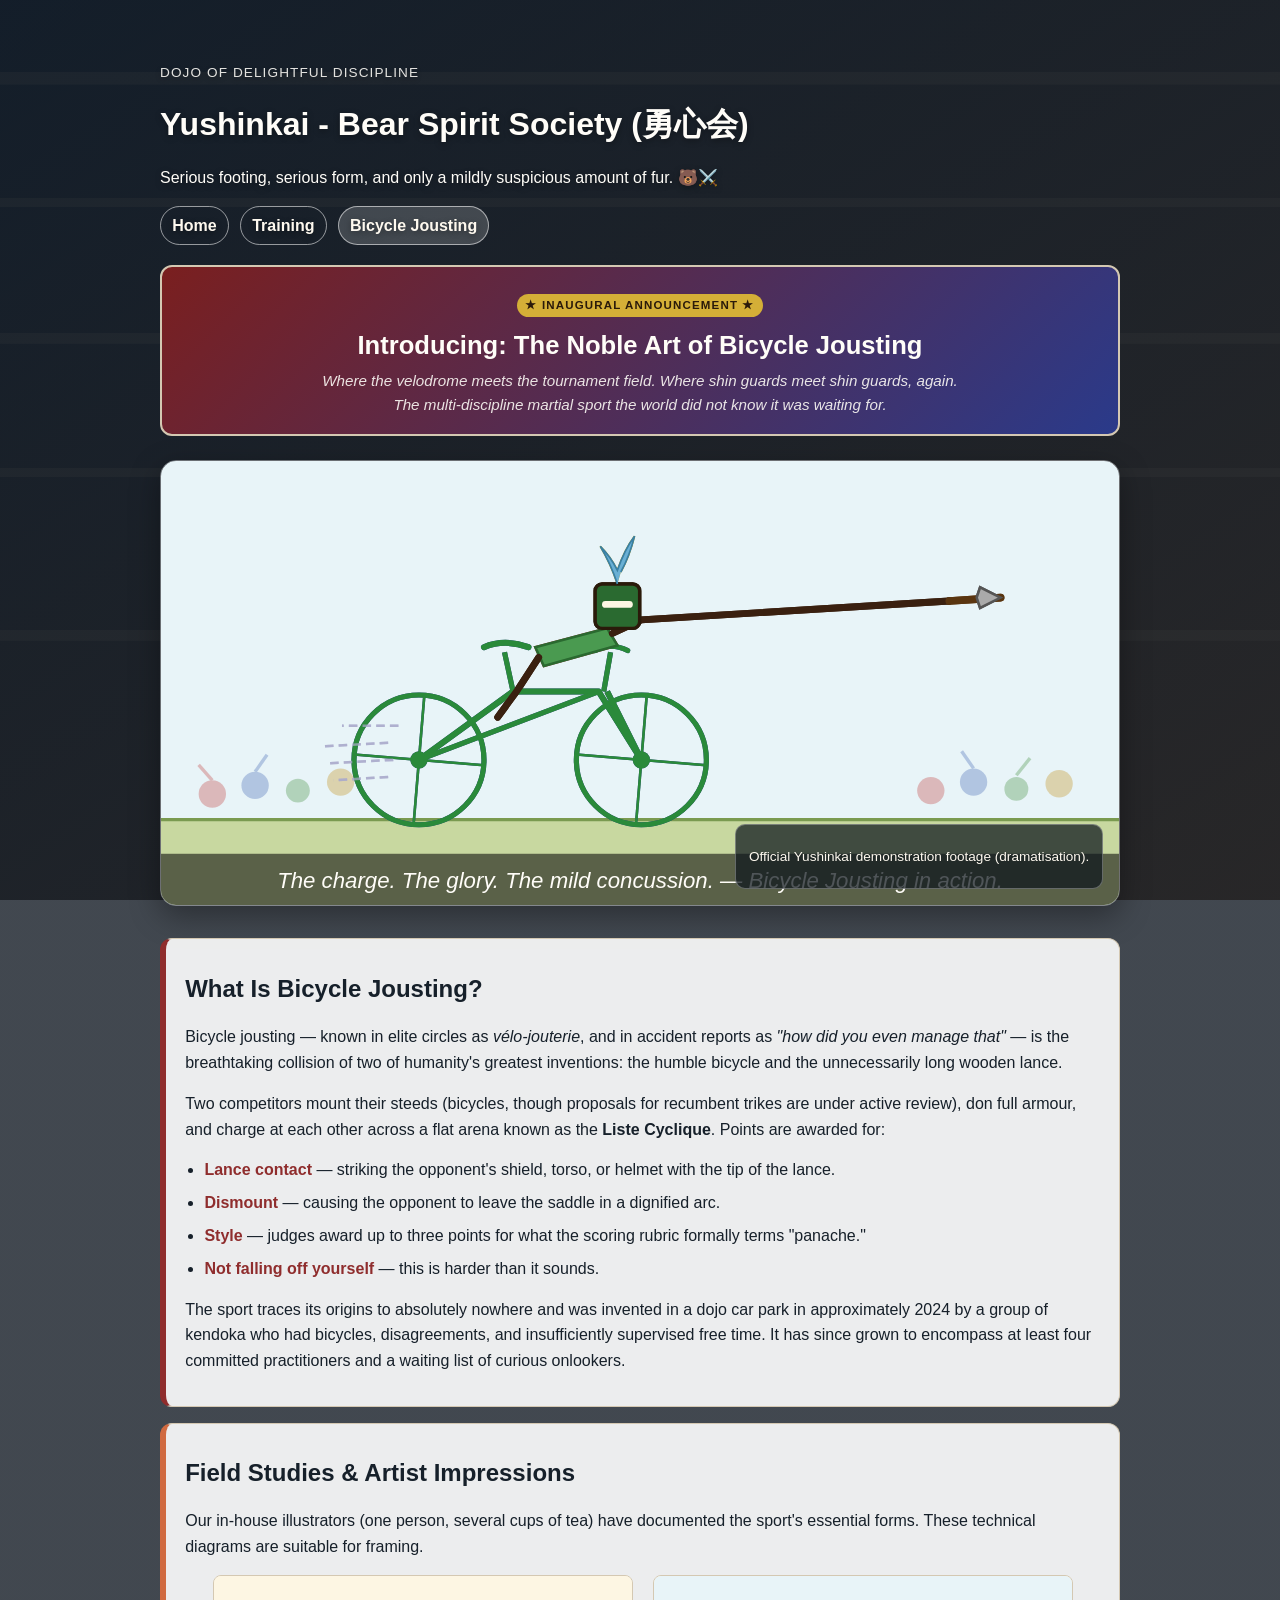
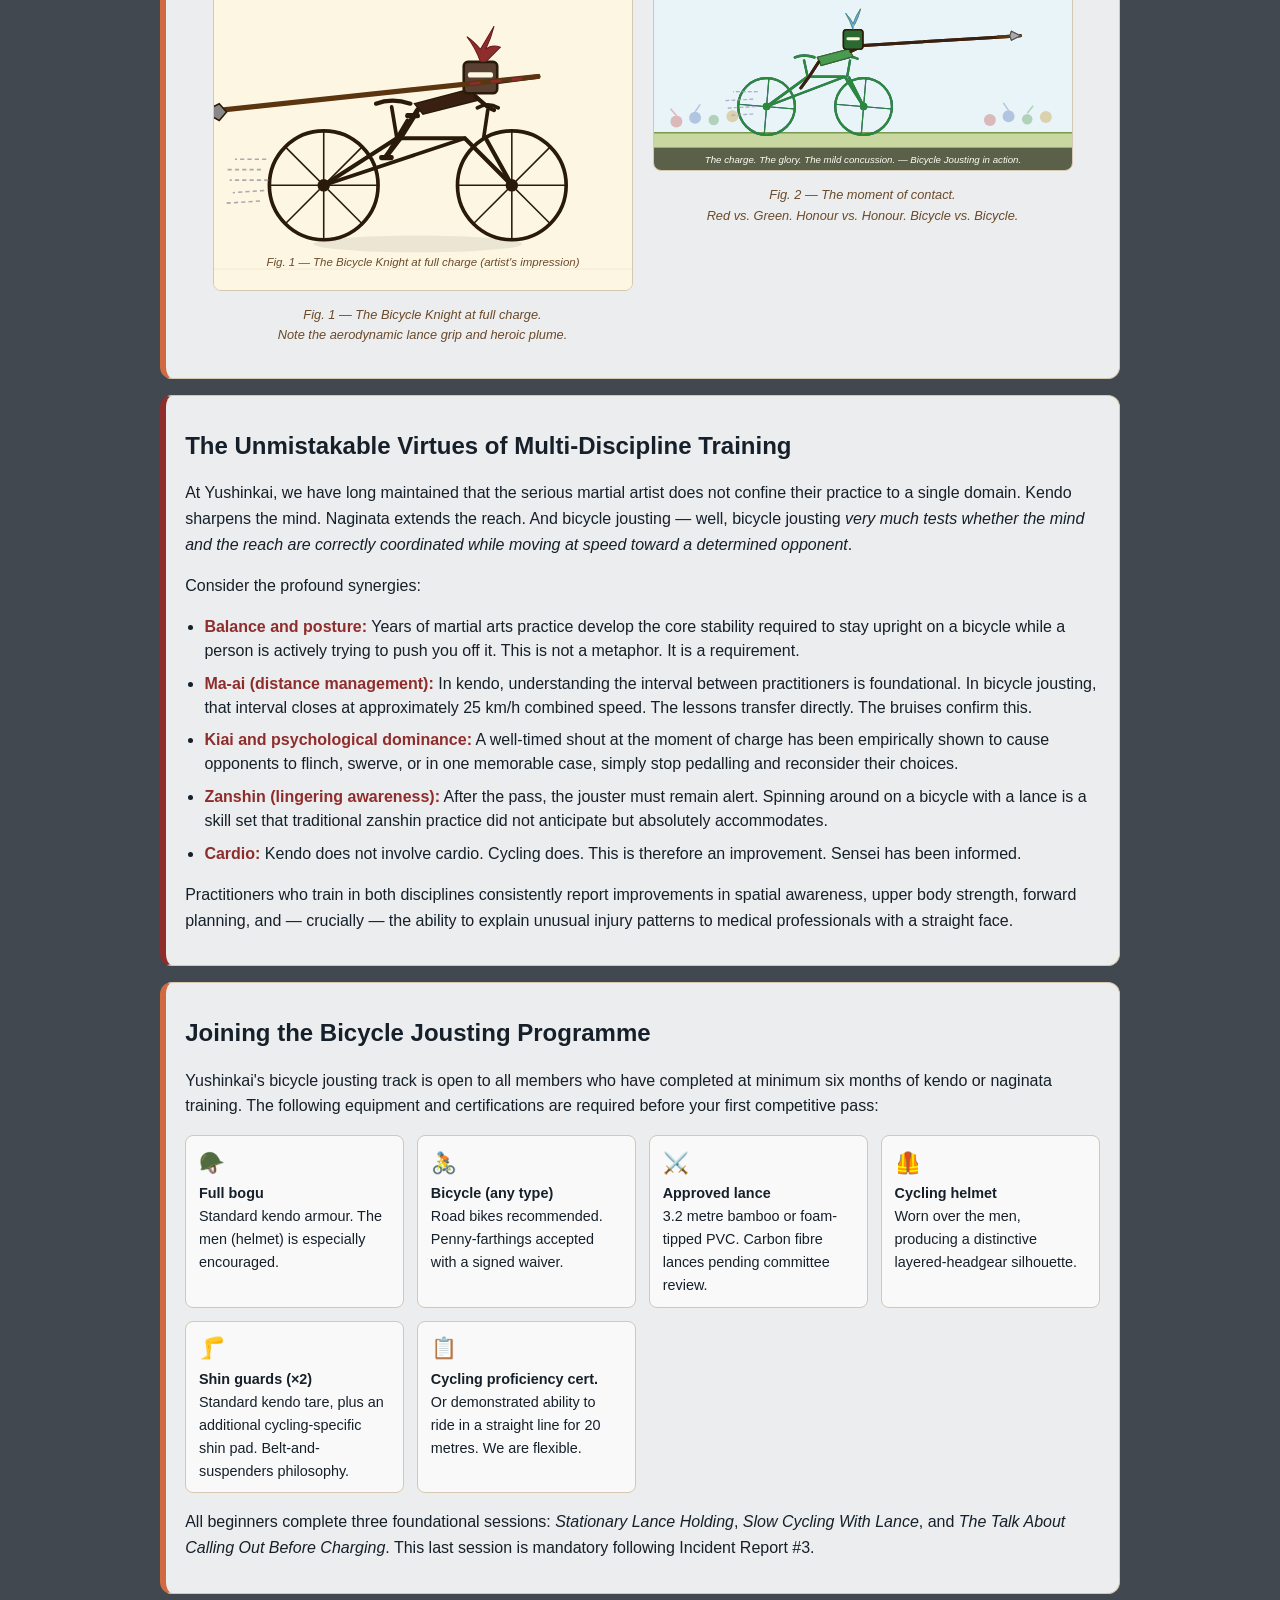
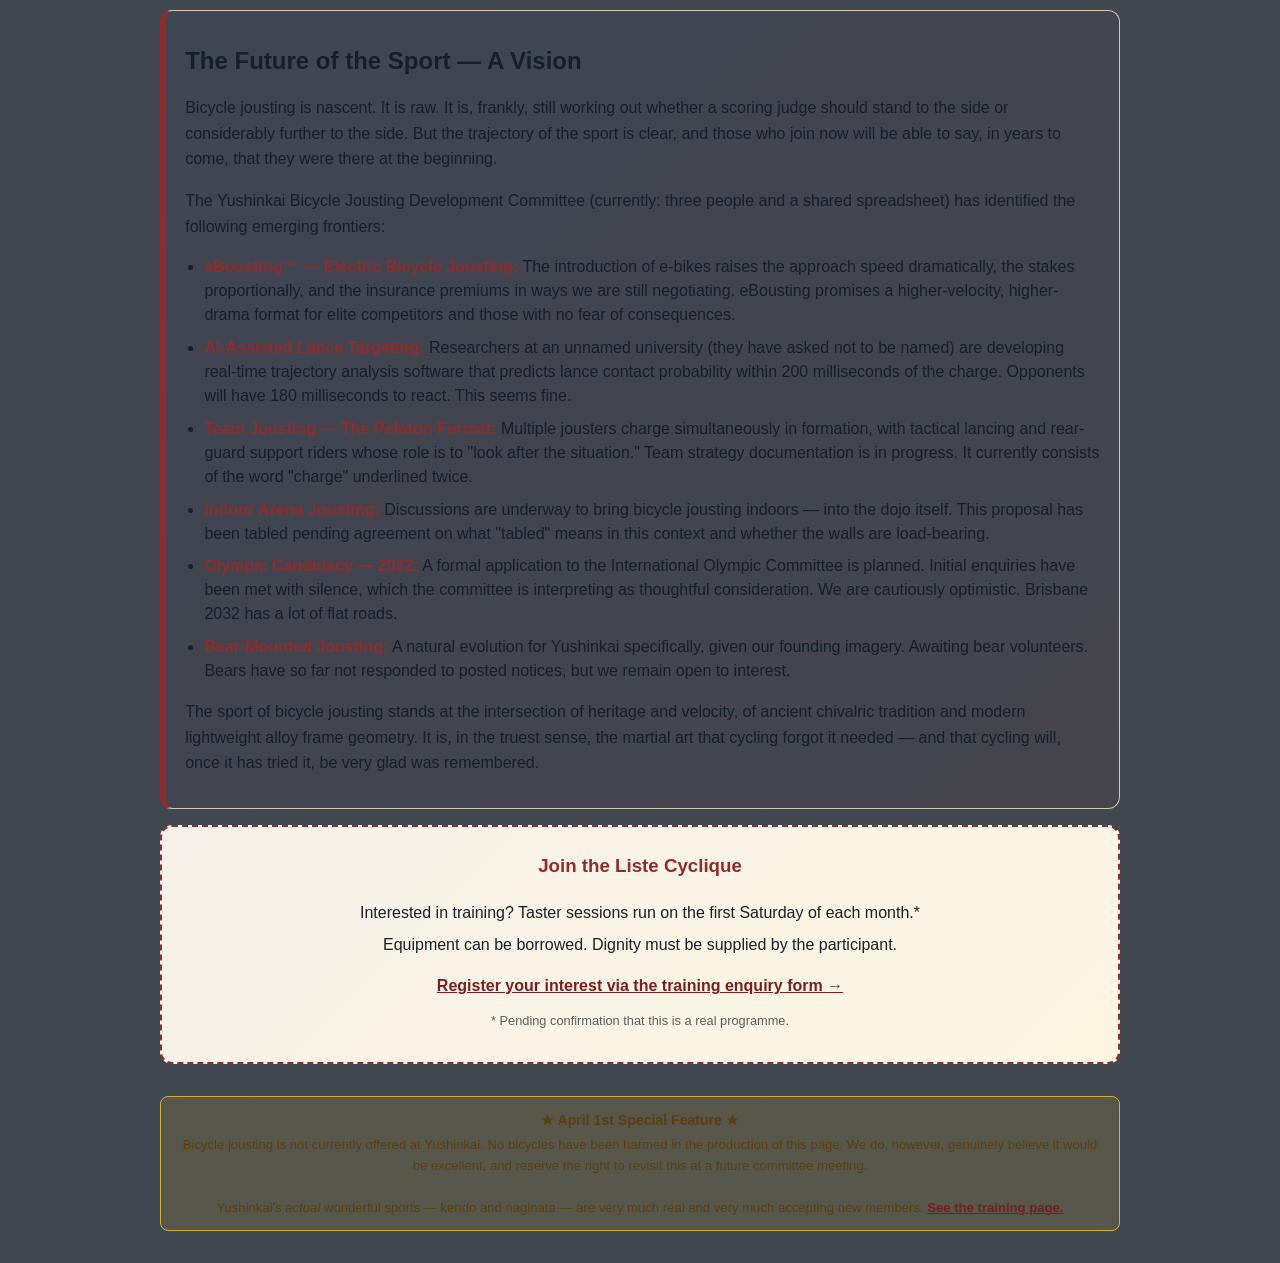
==== bicycle-jousting.html @ 25cd5041 "Add April Fool's bicycle jousting page with animated SVG illustrations Introduces bicycle-jousting.h" ====
<!doctype html>
<html lang="en">
<head>
  <meta charset="UTF-8" />
  <meta name="viewport" content="width=device-width, initial-scale=1.0" />
  <title>Bicycle Jousting — Yushinkai</title>
  <link rel="stylesheet" href="styles.css" />
  <!-- Google tag (gtag.js) -->
  <script async src="https://www.googletagmanager.com/gtag/js?id=G-T15H61G9F0"></script>
  <script>
    window.dataLayer = window.dataLayer || [];
    function gtag(){dataLayer.push(arguments);}
    gtag('js', new Date());
    gtag('config', 'G-T15H61G9F0');
  </script>
  <style>
    .jousting-hero-banner {
      background: linear-gradient(135deg, #7a1f1f 0%, #2a3a8a 100%);
      color: #fffdf8;
      text-align: center;
      padding: 1.5rem 1rem 1rem;
      border-radius: 12px;
      margin-bottom: 1.5rem;
      border: 2px solid var(--outline);
    }
    .jousting-hero-banner h2 {
      color: #fffdf8;
      font-size: 1.6rem;
      margin: 0.25rem 0 0.5rem;
    }
    .jousting-hero-banner .banner-sub {
      font-style: italic;
      font-size: 0.95rem;
      opacity: 0.88;
      margin: 0;
    }
    .april-badge {
      display: inline-block;
      background: #d4af37;
      color: #2a1a0a;
      font-size: 0.72rem;
      font-weight: bold;
      letter-spacing: 0.1em;
      text-transform: uppercase;
      padding: 0.2em 0.7em;
      border-radius: 20px;
      margin-bottom: 0.6rem;
    }
    .sketch-gallery {
      display: flex;
      gap: 1.25rem;
      flex-wrap: wrap;
      justify-content: center;
      margin: 1rem 0;
    }
    .sketch-gallery figure {
      margin: 0;
      text-align: center;
      flex: 1 1 280px;
      max-width: 420px;
    }
    .sketch-gallery figure img {
      width: 100%;
      border-radius: 8px;
      border: 1.5px solid var(--outline);
      background: #fdf6e3;
    }
    .sketch-gallery figcaption {
      font-size: 0.8rem;
      color: #6a4a2a;
      font-style: italic;
      margin-top: 0.4rem;
    }
    .virtue-list {
      padding-left: 1.2rem;
    }
    .virtue-list li {
      margin-bottom: 0.55rem;
      line-height: 1.5;
    }
    .virtue-list li strong {
      color: var(--accent);
    }
    .future-card {
      background: linear-gradient(135deg, rgba(42,58,138,0.08) 0%, rgba(143,45,45,0.08) 100%);
      border-left: 6px solid #2a3a8a;
    }
    .disclaimer {
      background: rgba(212,175,55,0.15);
      border: 1px solid #d4af37;
      border-radius: 8px;
      padding: 0.75rem 1rem;
      font-size: 0.82rem;
      text-align: center;
      color: #5a4010;
      margin-top: 2rem;
    }
    .disclaimer strong {
      display: block;
      font-size: 0.88rem;
      margin-bottom: 0.2rem;
    }
    .cta-box {
      text-align: center;
      padding: 1.5rem;
      background: linear-gradient(135deg, #f5f1e8, #fdf6e3);
      border: 2px dashed var(--accent);
      border-radius: 12px;
      margin: 1rem 0;
    }
    .cta-box h3 {
      color: var(--accent);
      margin-top: 0;
    }
    .cta-box p {
      margin: 0.4rem 0;
    }
    .requirements-grid {
      display: grid;
      grid-template-columns: repeat(auto-fill, minmax(200px, 1fr));
      gap: 0.8rem;
      margin: 0.75rem 0;
    }
    .req-item {
      background: rgba(255,255,255,0.7);
      border: 1px solid var(--outline);
      border-radius: 8px;
      padding: 0.6rem 0.8rem;
      font-size: 0.9rem;
    }
    .req-item .req-icon {
      font-size: 1.3rem;
      display: block;
      margin-bottom: 0.2rem;
    }
  </style>
</head>
<body class="training-page">
  <header class="site-header">
    <p class="eyebrow">Dojo of Delightful Discipline</p>
    <h1>Yushinkai - Bear Spirit Society (勇心会)</h1>
    <p class="tagline">Serious footing, serious form, and only a mildly suspicious amount of fur.</p>
    <nav class="top-nav" aria-label="Main navigation">
      <a href="index.html">Home</a>
      <a href="training.html">Training</a>
      <a class="active" href="bicycle-jousting.html" aria-current="page">Bicycle Jousting</a>
    </nav>
  </header>

  <main class="training-layout">

    <div class="jousting-hero-banner">
      <span class="april-badge">&#9733; Inaugural Announcement &#9733;</span>
      <h2>Introducing: The Noble Art of Bicycle Jousting</h2>
      <p class="banner-sub">Where the velodrome meets the tournament field. Where shin guards meet shin guards, again. <br>
      The multi-discipline martial sport the world did not know it was waiting for.</p>
    </div>

    <!-- Animated charge illustration -->
    <section class="hero" aria-label="Animated illustration of two bicycle jousters charging at each other">
      <img src="images/bicycle-jousting-charge.svg"
           alt="Two armoured cyclists charging at each other with jousting lances, animated" />
      <div class="hero-note">
        <p>Official Yushinkai demonstration footage (dramatisation).</p>
      </div>
    </section>

    <!-- Introduction -->
    <section class="card" id="introduction">
      <h2>What Is Bicycle Jousting?</h2>
      <p>
        Bicycle jousting — known in elite circles as <em>vélo-jouterie</em>, and in accident reports
        as <em>"how did you even manage that"</em> — is the breathtaking collision of two of humanity's
        greatest inventions: the humble bicycle and the unnecessarily long wooden lance.
      </p>
      <p>
        Two competitors mount their steeds (bicycles, though proposals for recumbent trikes are under
        active review), don full armour, and charge at each other across a flat arena known as
        the <strong>Liste Cyclique</strong>. Points are awarded for:
      </p>
      <ul class="virtue-list">
        <li><strong>Lance contact</strong> — striking the opponent's shield, torso, or helmet with the tip of the lance.</li>
        <li><strong>Dismount</strong> — causing the opponent to leave the saddle in a dignified arc.</li>
        <li><strong>Style</strong> — judges award up to three points for what the scoring rubric formally terms "panache."</li>
        <li><strong>Not falling off yourself</strong> — this is harder than it sounds.</li>
      </ul>
      <p>
        The sport traces its origins to absolutely nowhere and was invented in a dojo car park in
        approximately 2024 by a group of kendoka who had bicycles, disagreements, and insufficiently
        supervised free time. It has since grown to encompass at least four committed practitioners
        and a waiting list of curious onlookers.
      </p>
    </section>

    <!-- Sketch gallery -->
    <section class="card" id="sketches">
      <h2>Field Studies &amp; Artist Impressions</h2>
      <p>
        Our in-house illustrators (one person, several cups of tea) have documented the sport's
        essential forms. These technical diagrams are suitable for framing.
      </p>
      <div class="sketch-gallery">
        <figure>
          <img src="images/bicycle-jouster-sketch.svg"
               alt="Sketch of a knight on a bicycle holding a jousting lance at full charge, with speed lines" />
          <figcaption>Fig. 1 — The Bicycle Knight at full charge.<br>Note the aerodynamic lance grip and heroic plume.</figcaption>
        </figure>
        <figure>
          <img src="images/bicycle-jousting-charge.svg"
               alt="Animated illustration: two armoured cyclists charge at each other from opposite sides of an arena" />
          <figcaption>Fig. 2 — The moment of contact.<br>Red vs. Green. Honour vs. Honour. Bicycle vs. Bicycle.</figcaption>
        </figure>
      </div>
    </section>

    <!-- Why martial artists should train this -->
    <section class="card" id="multi-discipline">
      <h2>The Unmistakable Virtues of Multi-Discipline Training</h2>
      <p>
        At Yushinkai, we have long maintained that the serious martial artist does not confine their
        practice to a single domain. Kendo sharpens the mind. Naginata extends the reach. And
        bicycle jousting — well, bicycle jousting <em>very much tests whether the mind and the reach
        are correctly coordinated while moving at speed toward a determined opponent</em>.
      </p>
      <p>
        Consider the profound synergies:
      </p>
      <ul class="virtue-list">
        <li>
          <strong>Balance and posture:</strong> Years of martial arts practice develop the core stability
          required to stay upright on a bicycle while a person is actively trying to push you off it.
          This is not a metaphor. It is a requirement.
        </li>
        <li>
          <strong>Ma-ai (distance management):</strong> In kendo, understanding the interval between
          practitioners is foundational. In bicycle jousting, that interval closes at approximately
          25 km/h combined speed. The lessons transfer directly. The bruises confirm this.
        </li>
        <li>
          <strong>Kiai and psychological dominance:</strong> A well-timed shout at the moment of
          charge has been empirically shown to cause opponents to flinch, swerve, or in one
          memorable case, simply stop pedalling and reconsider their choices.
        </li>
        <li>
          <strong>Zanshin (lingering awareness):</strong> After the pass, the jouster must remain
          alert. Spinning around on a bicycle with a lance is a skill set that traditional zanshin
          practice did not anticipate but absolutely accommodates.
        </li>
        <li>
          <strong>Cardio:</strong> Kendo does not involve cardio. Cycling does. This is therefore
          an improvement. Sensei has been informed.
        </li>
      </ul>
      <p>
        Practitioners who train in both disciplines consistently report improvements in spatial
        awareness, upper body strength, forward planning, and — crucially — the ability to
        explain unusual injury patterns to medical professionals with a straight face.
      </p>
    </section>

    <!-- Training requirements -->
    <section class="card" id="training">
      <h2>Joining the Bicycle Jousting Programme</h2>
      <p>
        Yushinkai's bicycle jousting track is open to all members who have completed at minimum
        six months of kendo or naginata training. The following equipment and certifications are required
        before your first competitive pass:
      </p>
      <div class="requirements-grid">
        <div class="req-item">
          <span class="req-icon">🪖</span>
          <strong>Full bogu</strong><br>
          Standard kendo armour. The men (helmet) is especially encouraged.
        </div>
        <div class="req-item">
          <span class="req-icon">🚴</span>
          <strong>Bicycle (any type)</strong><br>
          Road bikes recommended. Penny-farthings accepted with a signed waiver.
        </div>
        <div class="req-item">
          <span class="req-icon">⚔️</span>
          <strong>Approved lance</strong><br>
          3.2 metre bamboo or foam-tipped PVC. Carbon fibre lances pending committee review.
        </div>
        <div class="req-item">
          <span class="req-icon">🦺</span>
          <strong>Cycling helmet</strong><br>
          Worn over the men, producing a distinctive layered-headgear silhouette.
        </div>
        <div class="req-item">
          <span class="req-icon">🦵</span>
          <strong>Shin guards (×2)</strong><br>
          Standard kendo tare, plus an additional cycling-specific shin pad. Belt-and-suspenders philosophy.
        </div>
        <div class="req-item">
          <span class="req-icon">📋</span>
          <strong>Cycling proficiency cert.</strong><br>
          Or demonstrated ability to ride in a straight line for 20 metres. We are flexible.
        </div>
      </div>
      <p>
        All beginners complete three foundational sessions: <em>Stationary Lance Holding</em>,
        <em>Slow Cycling With Lance</em>, and <em>The Talk About Calling Out Before Charging</em>.
        This last session is mandatory following Incident Report #3.
      </p>
    </section>

    <!-- Future developments -->
    <section class="card future-card" id="future">
      <h2>The Future of the Sport — A Vision</h2>
      <p>
        Bicycle jousting is nascent. It is raw. It is, frankly, still working out whether
        a scoring judge should stand to the side or considerably further to the side. But the
        trajectory of the sport is clear, and those who join now will be able to say, in years
        to come, that they were there at the beginning.
      </p>
      <p>
        The Yushinkai Bicycle Jousting Development Committee (currently: three people and a
        shared spreadsheet) has identified the following emerging frontiers:
      </p>
      <ul class="virtue-list">
        <li>
          <strong>eBousting™ — Electric Bicycle Jousting:</strong> The introduction of e-bikes
          raises the approach speed dramatically, the stakes proportionally, and the insurance
          premiums in ways we are still negotiating. eBousting promises a higher-velocity,
          higher-drama format for elite competitors and those with no fear of consequences.
        </li>
        <li>
          <strong>AI-Assisted Lance Targeting:</strong> Researchers at an unnamed university
          (they have asked not to be named) are developing real-time trajectory analysis
          software that predicts lance contact probability within 200 milliseconds of the
          charge. Opponents will have 180 milliseconds to react. This seems fine.
        </li>
        <li>
          <strong>Team Jousting — The Peloton Format:</strong> Multiple jousters charge
          simultaneously in formation, with tactical lancing and rear-guard support riders
          whose role is to "look after the situation." Team strategy documentation is in
          progress. It currently consists of the word "charge" underlined twice.
        </li>
        <li>
          <strong>Indoor Arena Jousting:</strong> Discussions are underway to bring bicycle
          jousting indoors — into the dojo itself. This proposal has been tabled pending
          agreement on what "tabled" means in this context and whether the walls are load-bearing.
        </li>
        <li>
          <strong>Olympic Candidacy — 2032:</strong> A formal application to the International
          Olympic Committee is planned. Initial enquiries have been met with silence, which
          the committee is interpreting as thoughtful consideration. We are cautiously optimistic.
          Brisbane 2032 has a lot of flat roads.
        </li>
        <li>
          <strong>Bear-Mounted Jousting:</strong> A natural evolution for Yushinkai specifically,
          given our founding imagery. Awaiting bear volunteers. Bears have so far not responded
          to posted notices, but we remain open to interest.
        </li>
      </ul>
      <p>
        The sport of bicycle jousting stands at the intersection of heritage and velocity, of
        ancient chivalric tradition and modern lightweight alloy frame geometry. It is, in the
        truest sense, the martial art that cycling forgot it needed — and that cycling will,
        once it has tried it, be very glad was remembered.
      </p>
    </section>

    <!-- Call to action -->
    <div class="cta-box">
      <h3>Join the Liste Cyclique</h3>
      <p>Interested in training? Taster sessions run on the first Saturday of each month.*</p>
      <p>Equipment can be borrowed. Dignity must be supplied by the participant.</p>
      <p style="margin-top:1rem;">
        <a href="training.html#contact">Register your interest via the training enquiry form &rarr;</a>
      </p>
      <p style="font-size:0.8rem; margin-top:0.75rem; opacity:0.7;">
        * Pending confirmation that this is a real programme.
      </p>
    </div>

    <div class="disclaimer">
      <strong>&#9733; April 1st Special Feature &#9733;</strong>
      Bicycle jousting is not currently offered at Yushinkai. No bicycles have been harmed
      in the production of this page. We do, however, genuinely believe it would be excellent,
      and reserve the right to revisit this at a future committee meeting.
      <br><br>
      Yushinkai's <em>actual</em> wonderful sports — kendo and naginata — are very much real
      and very much accepting new members. <a href="training.html">See the training page.</a>
    </div>

  </main>
</body>
</html>
---- styles.css ----
:root {
  --ink: #16202a;
  --paper: #f5f1e8;
  --card: rgba(255, 255, 255, 0.9);
  --accent: #8f2d2d;
  --accent-soft: #d06a40;
  --outline: #d4c8b2;
}

* {
  box-sizing: border-box;
}

body {
  margin: 0;
  font-family: "Trebuchet MS", "Noto Sans", sans-serif;
  line-height: 1.6;
  color: var(--ink);
  background:
    linear-gradient(rgba(12, 20, 30, 0.78), rgba(12, 20, 30, 0.78)),
    url("images/bg-dojo-texture.svg") center/cover fixed;
}

.site-header,
main {
  width: min(960px, 92vw);
  margin: 0 auto;
}

.site-header {
  padding: 3rem 0 1.25rem;
  color: #fffdf8;
  text-shadow: 0 2px 6px rgba(0, 0, 0, 0.35);
}

.eyebrow {
  letter-spacing: 0.08em;
  text-transform: uppercase;
  font-size: 0.85rem;
  margin-bottom: 0.5rem;
  opacity: 0.88;
}

h1,
h2 {
  line-height: 1.2;
}

.top-nav {
  display: flex;
  gap: 0.7rem;
  margin-top: 1rem;
}

.top-nav a {
  color: #fef9ef;
  text-decoration: none;
  border: 1px solid rgba(255, 255, 255, 0.55);
  padding: 0.35rem 0.7rem;
  border-radius: 999px;
  font-weight: 600;
}

.top-nav a:hover,
.top-nav a.active {
  background: rgba(255, 255, 255, 0.18);
}

.hero {
  position: relative;
  margin: 1rem 0 2rem;
  border-radius: 16px;
  overflow: hidden;
  border: 1px solid rgba(255, 255, 255, 0.35);
  box-shadow: 0 10px 30px rgba(0, 0, 0, 0.35);
}

.hero img {
  display: block;
  width: 100%;
  max-height: 500px;
  object-fit: cover;
}

.hero-note {
  position: absolute;
  right: 1rem;
  bottom: 1rem;
  background: rgba(15, 23, 30, 0.73);
  color: #fef9ef;
  border: 1px solid rgba(255, 255, 255, 0.3);
  border-radius: 10px;
  padding: 0.45rem 0.8rem;
  font-size: 0.85rem;
}

.card {
  background: var(--card);
  border: 1px solid var(--outline);
  border-left: 6px solid var(--accent-soft);
  border-radius: 12px;
  padding: 1rem 1.2rem;
  margin-bottom: 1rem;
  backdrop-filter: blur(1px);
}

.card:nth-of-type(even) {
  border-left-color: var(--accent);
}

a {
  color: #7a1f1f;
  font-weight: 600;
}

a:hover {
  color: #a53333;
}

.tagline::after {
  content: " 🐻⚔️";
}

.training-layout {
  padding-bottom: 2rem;
}

.training-page .training-hero {
  border-bottom: 2px solid var(--outline);
  margin: 1.5rem 0 1rem;
  color: #fef9ef;
}

.training-page .content,
.training-page .contact {
  background: var(--paper);
  border: 1px solid var(--outline);
  border-radius: 12px;
  padding: 1rem 1.25rem;
  margin-bottom: 1rem;
}

.training-page .subtitle,
.training-page .helper {
  color: rgba(255, 253, 248, 0.9);
}

.contact-form {
  display: grid;
  gap: 0.65rem;
}

label {
  font-weight: 600;
}

input,
select,
textarea,
button {
  font: inherit;
  padding: 0.55rem 0.6rem;
  border-radius: 6px;
  border: 1px solid #bdb6ac;
}

button {
  width: fit-content;
  background: var(--accent);
  color: #fff;
  border: none;
  cursor: pointer;
  padding: 0.6rem 1rem;
}

button:hover {
  filter: brightness(1.08);
}
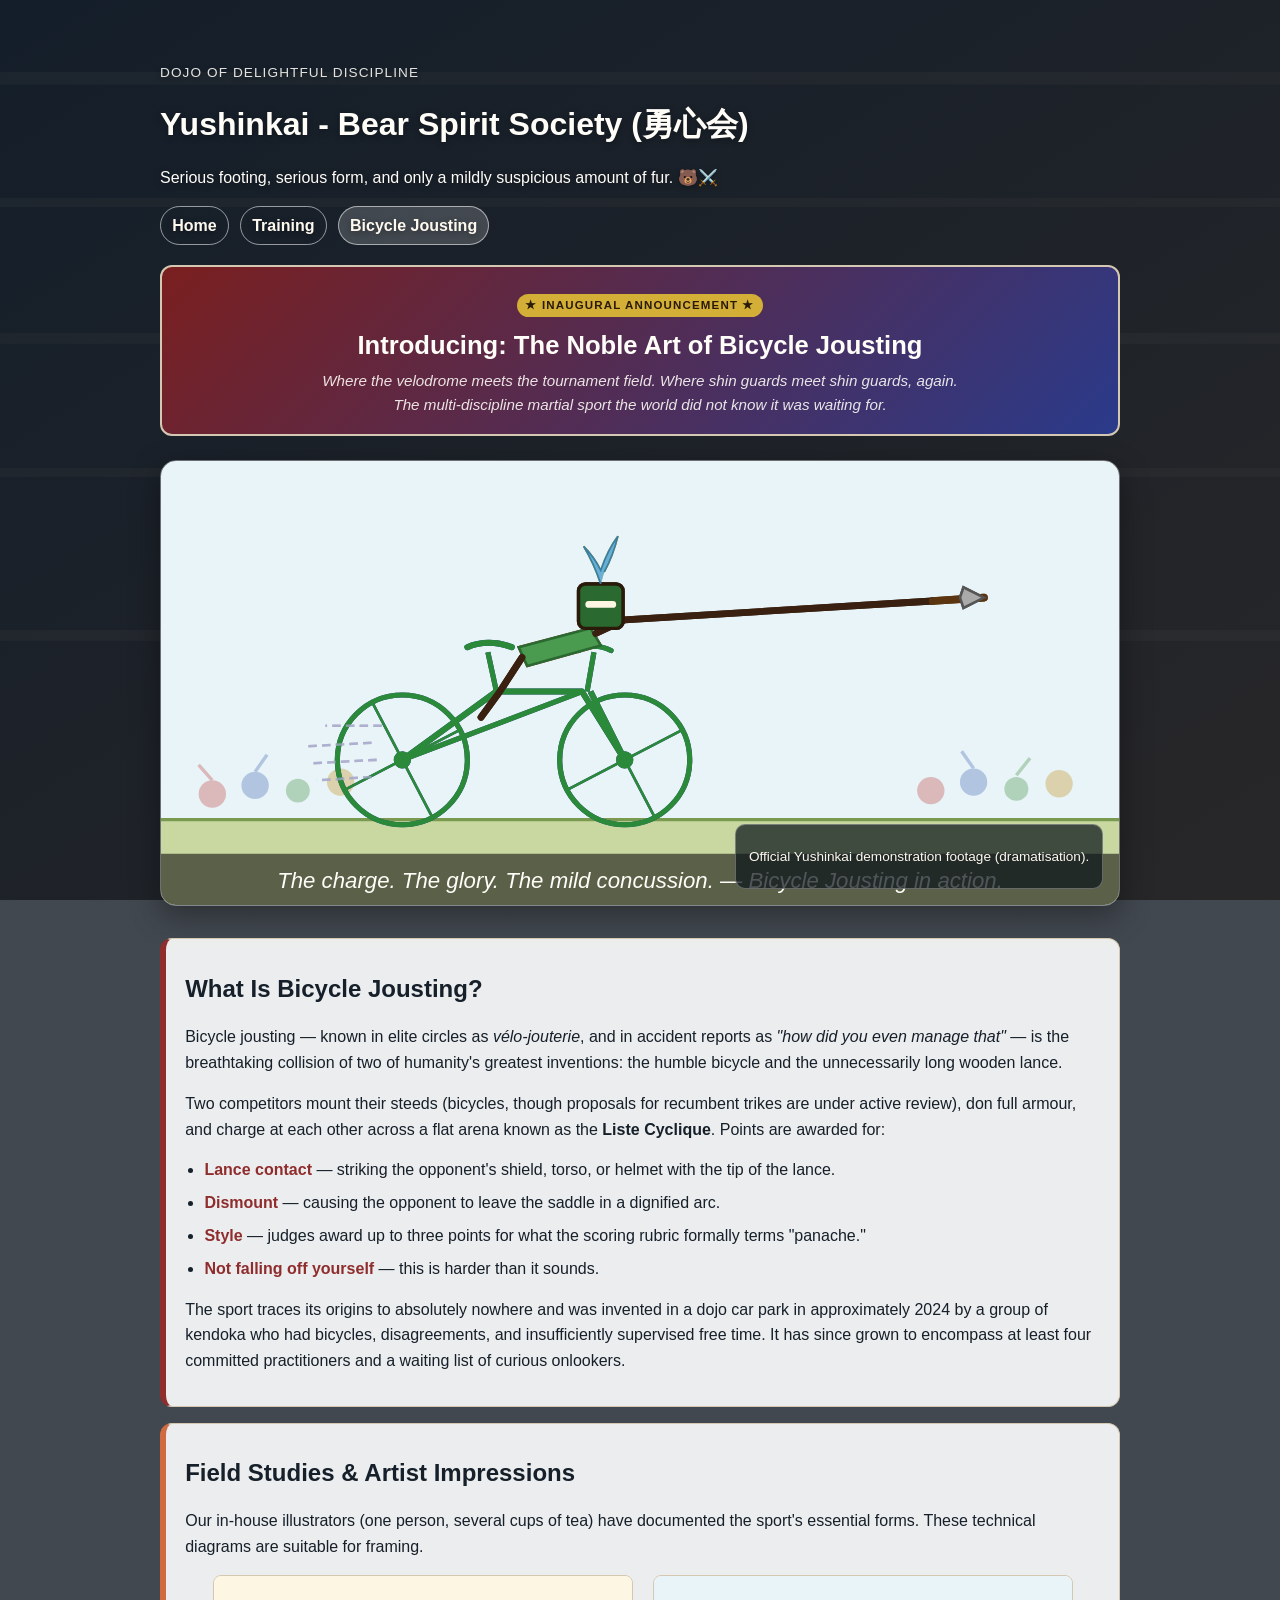
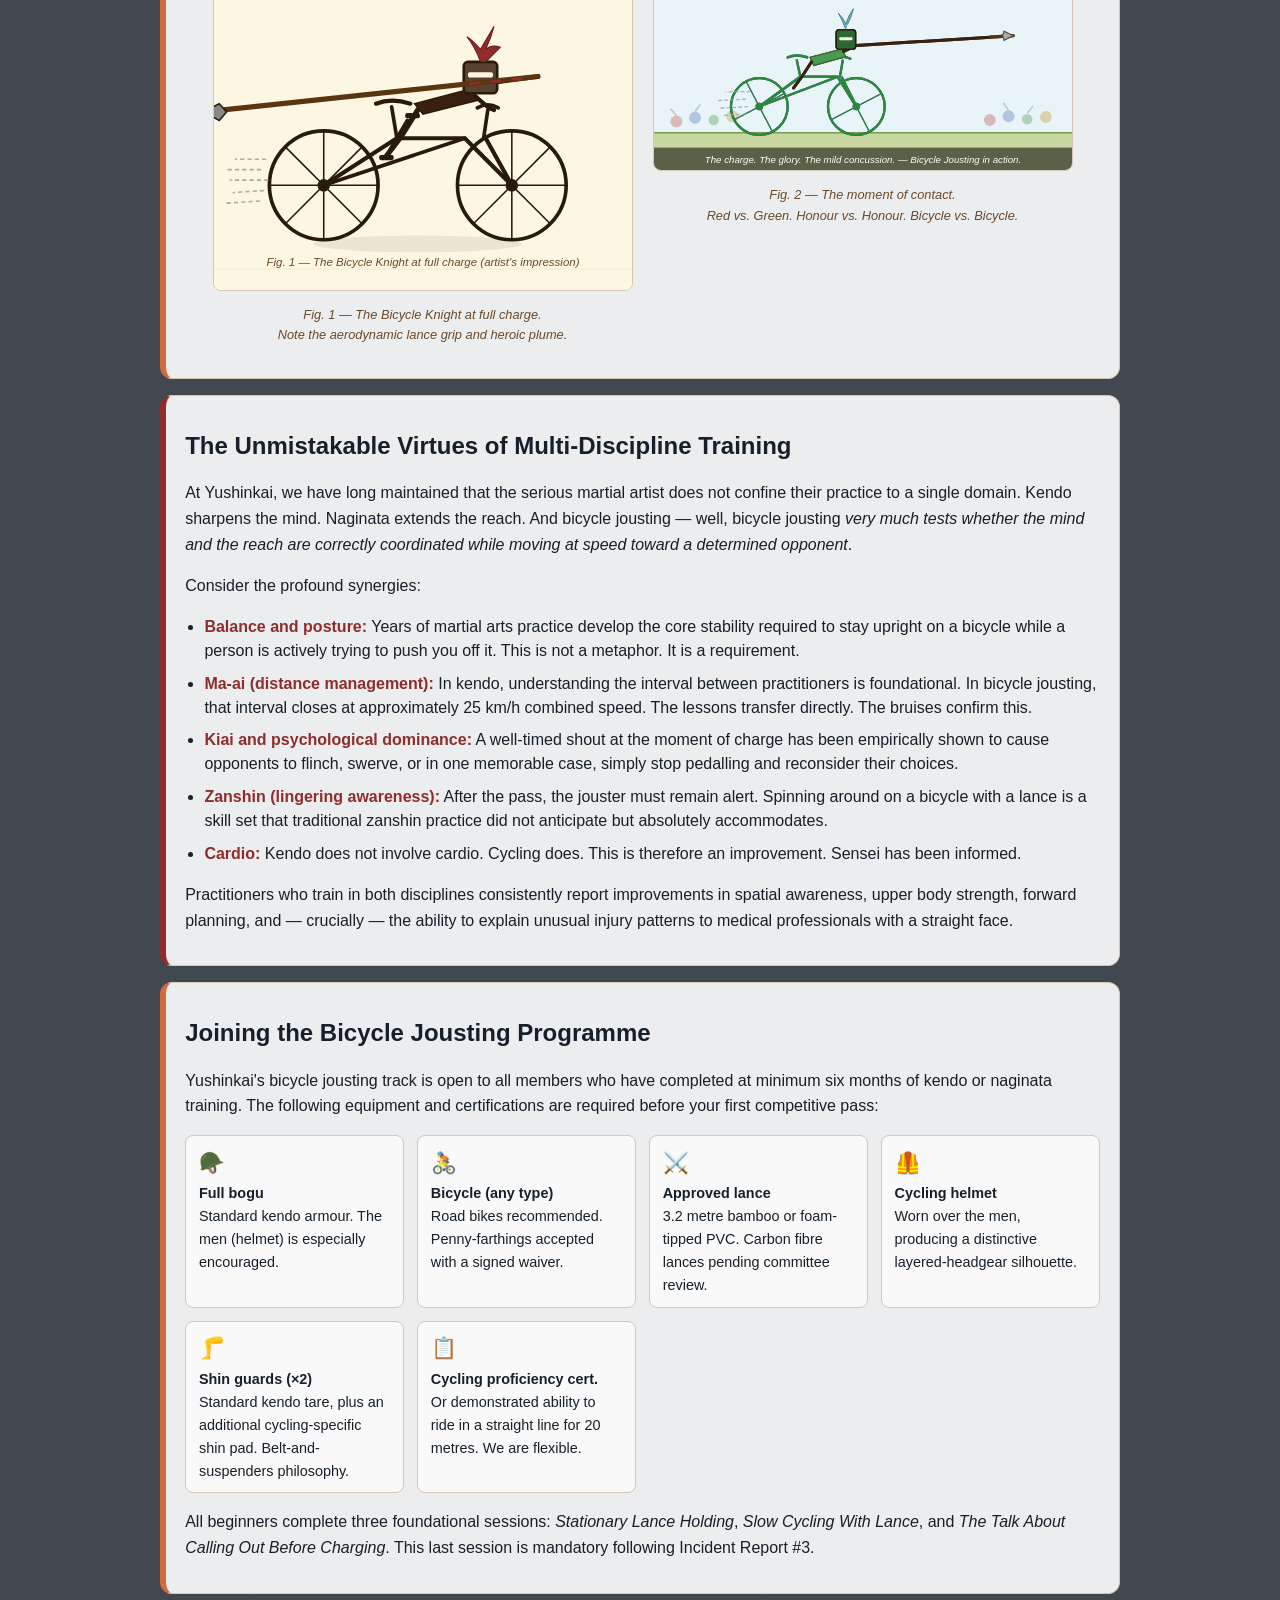
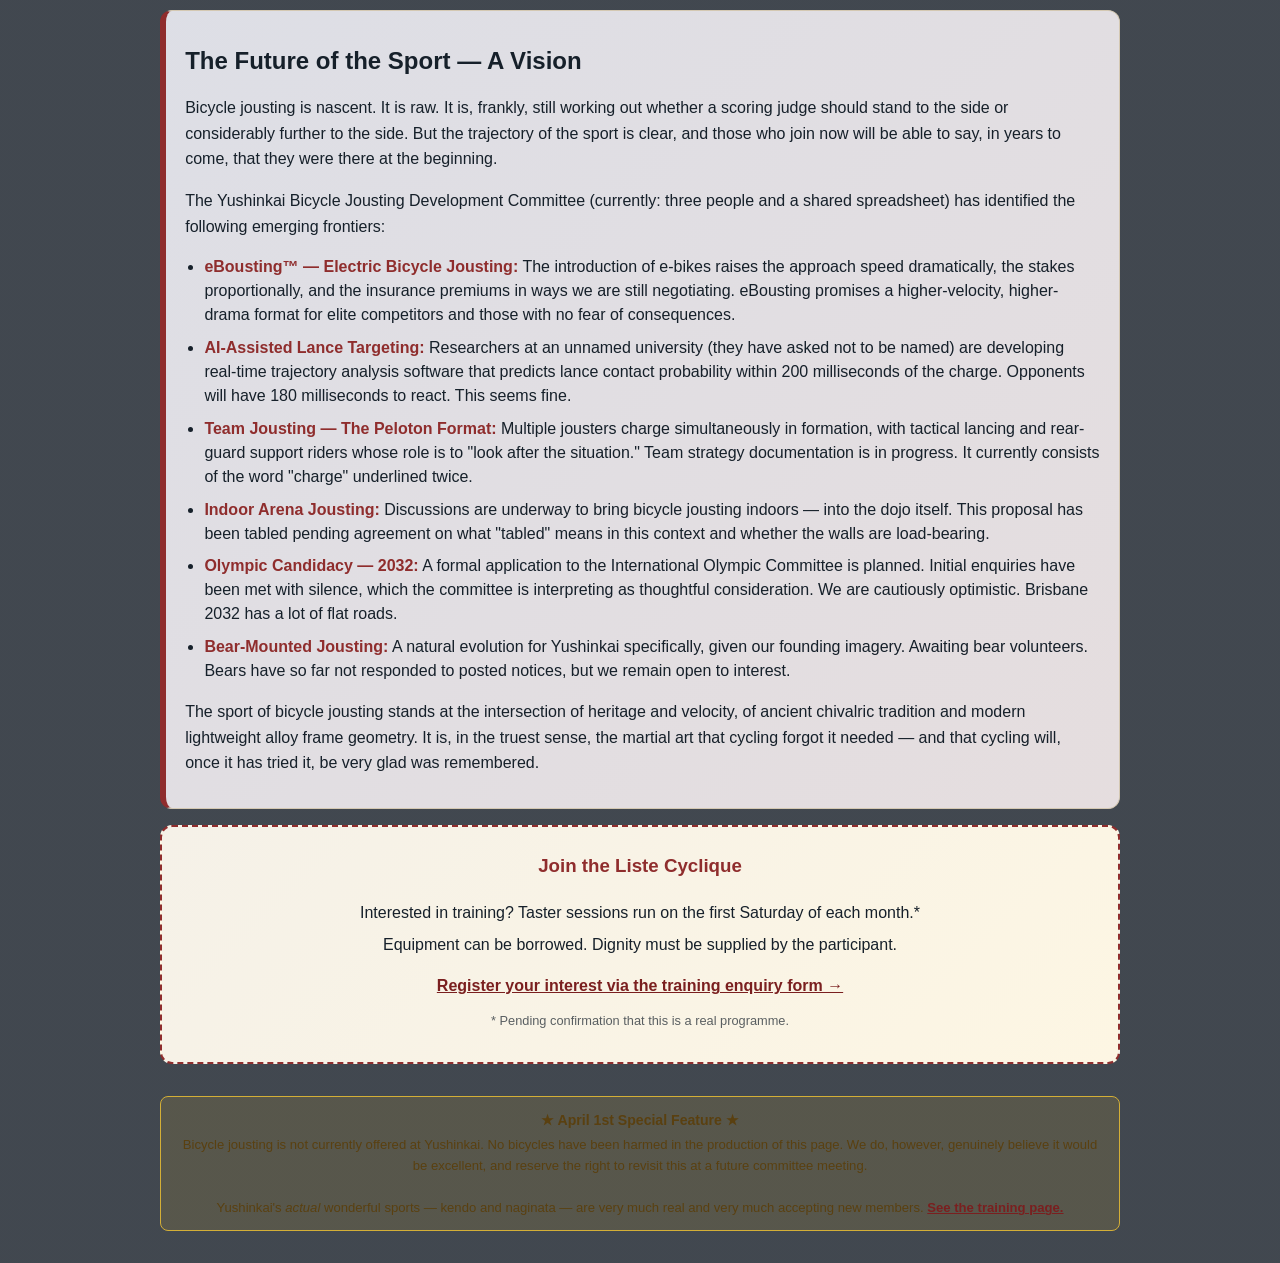
==== commit 9249ad47: "Fix future-card background obscuring text The gradient was overriding the card's white base, letting" ====
--- a/bicycle-jousting.html
+++ b/bicycle-jousting.html
@@ -82,7 +82,7 @@
       color: var(--accent);
     }
     .future-card {
-      background: linear-gradient(135deg, rgba(42,58,138,0.08) 0%, rgba(143,45,45,0.08) 100%);
+      background: linear-gradient(135deg, rgba(42,58,138,0.08) 0%, rgba(143,45,45,0.08) 100%), rgba(255,255,255,0.9);
       border-left: 6px solid #2a3a8a;
     }
     .disclaimer {
